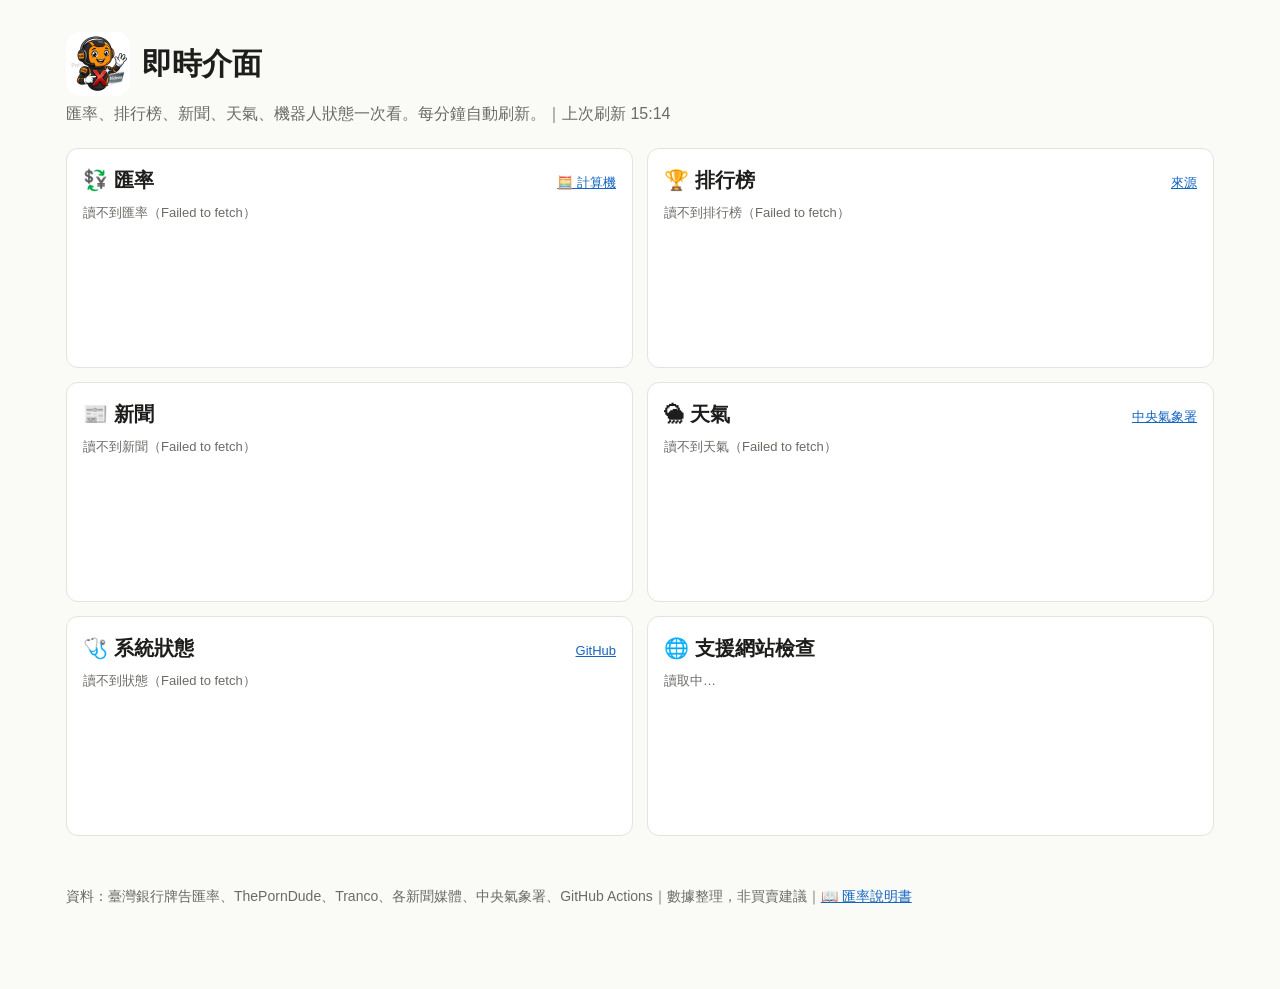
==== docs/dash/index.html @ e72b52ad "即時介面多了「🌦 天氣」：6 個常去地點現在的天氣、降雨機率、今天最可能下雨的時段；網站檢查另外拆成一格，系統狀態也會顯示天氣機器人有沒有在跑 Co-Authored-By: Claude Opus " ====
<!doctype html>
<html lang="zh-Hant">
<head>
<meta charset="utf-8">
<meta name="viewport" content="width=device-width, initial-scale=1">
<title>即時介面</title>
<link rel="icon" href="favicon.png">
<style>
  :root { --bg:#fafaf7; --fg:#1d1d1b; --muted:#6b6b66; --card:#fff; --line:#e4e3dc; --accent:#c62828; --blue:#1565c0; --tip:#eef5ee; --warn:#fff6e5; }
  @media (prefers-color-scheme: dark) {
    :root { --bg:#151514; --fg:#ecebe6; --muted:#a3a29b; --card:#1f1f1d; --line:#33332f; --accent:#ef5350; --blue:#64b5f6; --tip:#1d2a1f; --warn:#2e2715; }
  }
  * { box-sizing:border-box; }
  body { margin:0; background:var(--bg); color:var(--fg); font:16px/1.75 "Noto Sans TC","PingFang TC","Microsoft JhengHei",sans-serif; }
  main { max-width:760px; margin:0 auto; padding:32px 16px 80px; }
  h1 { font-size:30px; margin:0 0 4px; }
  h2 { font-size:21px; margin:44px 0 10px; padding-top:12px; border-top:1px solid var(--line); }
  h3 { font-size:17px; margin:24px 0 6px; }
  .sub { color:var(--muted); margin:0 0 20px; }
  nav { background:var(--card); border:1px solid var(--line); border-radius:10px; padding:12px 16px; }
  nav a { display:inline-block; margin:2px 12px 2px 0; }
  a { color:var(--blue); }
  .parts { display:grid; grid-template-columns:1fr 1fr; gap:12px; margin:14px 0; }
  @media (max-width:560px) { .parts { grid-template-columns:1fr; } }
  .card { background:var(--card); border:1px solid var(--line); border-radius:10px; padding:14px 16px; }
  .card .t { display:block; font-size:17px; font-weight:700; margin-bottom:4px; }
  ol, ul { padding-left:22px; } li { margin:4px 0; }
  .tip, .warn { border-radius:8px; padding:10px 14px; margin:12px 0; }
  .tip { background:var(--tip); } .warn { background:var(--warn); }
  .k { display:inline-block; padding:0 7px; border-radius:5px; font-size:14px; color:#fff; background:var(--accent); white-space:nowrap; }
  .k.b { background:#1565c0; } .k.g { background:#555; }
  table { width:100%; border-collapse:collapse; font-size:15px; }
  td, th { border-bottom:1px solid var(--line); padding:8px 6px; text-align:left; vertical-align:top; }
  th { color:var(--muted); font-weight:600; }
  details { background:var(--card); border:1px solid var(--line); border-radius:8px; padding:8px 14px; margin:8px 0; }
  summary { cursor:pointer; font-weight:600; }
  footer { margin-top:48px; color:var(--muted); font-size:14px; }
</style>
<style>
  main { max-width: 1180px; }
  .brand { display:flex; align-items:center; gap:12px; }
  .brand img { width:64px; height:64px; border-radius:14px; background:#fff; }
  .grid { display:grid; grid-template-columns:1fr 1fr; gap:14px; margin-top:16px; }
  @media (max-width: 820px) { .grid { grid-template-columns:1fr; } }
  .box { background:var(--card); border:1px solid var(--line); border-radius:12px; padding:14px 16px; min-height:220px; overflow:hidden; }
  .box h2 { margin:0 0 4px; padding:0; border:0; font-size:20px; display:flex; justify-content:space-between; align-items:baseline; gap:8px; }
  .box h2 a { font-size:13px; font-weight:400; }
  .meta { color:var(--muted); font-size:13px; margin-bottom:8px; }
  table { font-size:14px; }
  td, th { padding:5px 4px; }
  .num { text-align:right; font-variant-numeric:tabular-nums; white-space:nowrap; }
  .up { color:#c62828; } .dn { color:#2e7d32; }
  @media (prefers-color-scheme: dark) { .up { color:#ef5350; } .dn { color:#66bb6a; } }
  .dot { display:inline-block; width:10px; height:10px; border-radius:50%; margin-right:6px; vertical-align:middle; }
  .g { background:#43a047; } .y { background:#f9a825; } .r { background:#e53935; } .n { background:#9e9e9e; }
  .news a { display:block; text-decoration:none; color:var(--fg); padding:6px 0; border-bottom:1px solid var(--line); }
  .news a:hover b { text-decoration:underline; }
  .news small { color:var(--muted); }
  .scroll { max-height:420px; overflow-y:auto; }
  .tag { font-size:12px; padding:0 6px; border-radius:4px; white-space:nowrap; }
  .tag.dl { background:#1565c0; color:#fff; } .tag.ad { background:var(--line); }
</style>
</head>
<body><main>
<h1 class="brand"><img src="logo.png" alt="">即時介面</h1>
<p class="sub">匯率、排行榜、新聞、天氣、機器人狀態一次看。每分鐘自動刷新。<span id="clock"></span></p>

<div class="grid">
  <section class="box" id="fx"><h2>💱 匯率 <a href="../fx/calc.html">🧮 計算機</a></h2><div class="meta">讀取中…</div></section>
  <section class="box" id="rank"><h2>🏆 排行榜 <a href="https://theporndude.com/zh/top-porn-tube-sites">來源</a></h2><div class="meta">讀取中…</div></section>
  <section class="box" id="news"><h2>📰 新聞</h2><div class="meta">讀取中…</div></section>
  <section class="box" id="weather"><h2>🌦 天氣 <a href="https://www.cwa.gov.tw/V8/C/W/County/index.html">中央氣象署</a></h2><div class="meta">讀取中…</div></section>
  <section class="box" id="health"><h2>🩺 系統狀態 <a href="https://github.com/dadanny1122/video-helper/actions">GitHub</a></h2><div class="meta">讀取中…</div></section>
  <section class="box" id="sites"><h2>🌐 支援網站檢查</h2><div class="meta">讀取中…</div></section>
</div>
<footer>資料：臺灣銀行牌告匯率、ThePornDude、Tranco、各新聞媒體、中央氣象署、GitHub Actions｜數據整理，非買賣建議｜<a href="../fx/">📖 匯率說明書</a></footer>
</main>
<script>
const RAW = 'https://raw.githubusercontent.com/dadanny1122/video-helper/main/';
const API = 'https://api.github.com/repos/dadanny1122/video-helper/actions/runs?per_page=100';
const $ = id => document.getElementById(id);
const esc = s => String(s ?? '').replace(/[&<>"]/g, c => ({ '&': '&amp;', '<': '&lt;', '>': '&gt;', '"': '&quot;' }[c]));
const get = p => fetch(RAW + p + '?t=' + Date.now()).then(r => { if (!r.ok) throw new Error(r.status); return r.json(); });
const body = (id, html) => { const b = $(id); b.querySelectorAll(':scope > :not(h2)').forEach(e => e.remove()); b.insertAdjacentHTML('beforeend', html); };
const twNow = () => new Date(new Date().toLocaleString('en-US', { timeZone: 'Asia/Taipei' }));
const ago = t => { const m = Math.round((Date.now() - new Date(t)) / 60000); return m < 60 ? `${m} 分鐘前` : m < 1440 ? `${Math.round(m / 60)} 小時前` : `${Math.round(m / 1440)} 天前`; };
const fmt = v => v == null ? '—' : v < 1 ? v.toFixed(4) : v < 10 ? v.toFixed(3) : v.toFixed(2);

async function fx() {
  try {
    const d = await get('docs/fx/rates.json');
    const rows = Object.entries(d.rates).map(([c, r]) => {
      const m = r.spot_buy && r.spot_sell ? (r.spot_buy + r.spot_sell) / 2 : (r.cash_buy + r.cash_sell) / 2;
      const pct = r.prev_mid ? (m / r.prev_mid - 1) * 100 : null;
      const pos = r.pctl30 == null ? '' : r.pctl30 <= 20 ? '🟢' : r.pctl30 >= 80 ? '🔴' : '🟡';
      return `<tr><td>${r.flag} ${r.zh}</td><td class="num">${fmt(m)}</td>
        <td class="num ${pct > 0 ? 'up' : pct < 0 ? 'dn' : ''}">${pct == null ? '—' : (pct > 0 ? '+' : '') + pct.toFixed(2) + '%'}</td>
        <td class="num">${pos} ${r.pctl30 ?? ''}</td><td class="num">${fmt(r.cash_sell)}</td></tr>`;
    }).join('');
    body('fx', `<div class="meta">台銀掛牌：${esc(d.quote_time || '—')}｜更新：${esc(d.updated)}</div>
      <table><tr><th>貨幣</th><th class="num">中間價</th><th class="num">比前一日</th><th class="num">30天位置</th><th class="num">現鈔賣出</th></tr>${rows}</table>
      <div class="meta" style="margin-top:6px">30天位置：0＝最便宜、100＝最貴（🟢 便宜 20%、🔴 貴 20%）</div>`);
  } catch (e) { body('fx', `<div class="meta">讀不到匯率（${esc(e.message)}）</div>`); }
}

async function rank() {
  try {
    const d = await get('.github/rank_state.json');
    const FULL = ['pornhub', 'xvideos', 'xnxx', 'redtube', 'youporn', 'xhamster', 'tube8', 'youjizz', 'spankbang'];
    const tr = d.tranco || {};
    const order = Object.keys(tr).sort((a, b) => tr[a] - tr[b]);
    const rows = (d.rows || []).map(([p, n, u]) => {
      const dl = FULL.includes(n.replace(/\s*\(.*\)$/, '').trim().toLowerCase());
      const f = order.indexOf(n);
      return `<tr><td class="num">${p}</td><td><a href="${esc(u)}">${esc(n)}</a></td>
        <td><span class="tag ${dl ? 'dl' : 'ad'}">${dl ? '⬇ 可下載' : '只擋廣告'}</span></td>
        <td class="num">${f >= 0 ? '流量第 ' + (f + 1) : '—'}</td></tr>`;
    }).join('');
    body('rank', `<div class="meta">每天 20:00 更新｜最後：${esc(d.updated || '—')}｜流量＝Tranco 全球排名重排</div>
      <div class="scroll"><table><tr><th class="num">#</th><th>網站</th><th>功能</th><th class="num">流量</th></tr>${rows}</table></div>`);
  } catch (e) { body('rank', `<div class="meta">讀不到排行榜（${esc(e.message)}）</div>`); }
}

async function news() {
  try {
    const d = await get('.github/news_seen.json');
    const list = d.recent || [];
    body('news', list.length ? `<div class="meta">最近貼出的 ${list.length} 則（只收認識的新聞媒體）</div><div class="news scroll">` +
      list.map(n => `<a href="${esc(n.link)}" target="_blank" rel="noopener"><b>${esc(n.title)}</b>
        ${n.zh ? `<br><small>🈯 ${esc(n.zh)}</small>` : ''}
        <br><small>🏷 ${esc(n.topic)}｜📰 ${esc(n.source)}${n.when ? '｜' + ago(n.when) : ''}</small></a>`).join('') + '</div>'
      : '<div class="meta">還沒有記錄到新聞（下一則新聞貼出後就會出現）</div>');
  } catch (e) { body('news', `<div class="meta">讀不到新聞（${esc(e.message)}）</div>`); }
}

async function weather() {
  try {
    const d = (await get('.github/weather_state.json')).dash;
    if (!d) throw new Error('還沒有資料');
    const icon = w => /雷/.test(w) ? '⛈' : /雨/.test(w) ? '🌧' : /陰/.test(w) ? '☁' : /多雲/.test(w) ? (/晴/.test(w) ? '⛅' : '🌥') : /晴/.test(w) ? '☀' : '🌤';
    const rows = Object.entries(d.spots).map(([n, v]) => {
      const now = v.now || {}, pk = v.peak || {};
      const hot = p => p >= 70 ? ' ☔' : '';
      return `<tr><td>${esc(n)}</td><td>${icon(now.wx || '')} ${esc(now.wx || '—')}</td>
        <td class="num">${now.pop ?? '—'}%${hot(now.pop)}</td>
        <td class="num">${pk.range ? pk.range + ' 點 ' + pk.pop + '%' + hot(pk.pop) : '—'}</td>
        <td class="num">${v.temp ? v.temp[0] + '–' + v.temp[1] + '°' : '—'}</td></tr>`;
    }).join('');
    const wet = Object.entries(d.spots).filter(([, v]) => (v.peak || {}).pop >= 70).map(([n]) => n);
    body('weather', `<div class="meta">更新：${esc(d.updated)}（每小時）｜降雨機率是 3 小時一段</div>
      <div class="meta" style="color:var(--fg)">${wet.length ? '☔ 今天要帶傘：' + wet.map(esc).join('、') : '☀ 今天剩下的時段降雨機率都低於 70%'}</div>
      <table><tr><th>地點</th><th>現在天氣</th><th class="num">現在降雨</th><th class="num">今天最可能下雨</th><th class="num">氣溫</th></tr>${rows}</table>`);
  } catch (e) { body('weather', `<div class="meta">讀不到天氣（${esc(e.message)}）</div>`); }
}

// 每個機器人「多久沒跑就算有問題」（分鐘）；只在該跑的時段檢查
const BOTS = [
  { name: 'Exchange rates to Discord', zh: '💱 匯率', limit: () => { const t = twNow(), d = t.getDay(), h = t.getHours() + t.getMinutes() / 60;
      return d >= 1 && d <= 5 && h >= 9.3 && h <= 18 ? 25 : null; } },
  { name: 'Ranking to Discord', zh: '🏆 排行榜', limit: () => 26 * 60 },
  { name: 'News to Discord', zh: '📰 新聞', limit: () => 4 * 60 },
  { name: 'Site change alarm', zh: '🔔 網站檢查', limit: () => 30 * 60 },
  { name: 'Weather to Discord', zh: '🌦 天氣', limit: () => 90 },
];
let lastApi = 0, runsCache = null;
async function health() {
  try {
    if (!runsCache || Date.now() - lastApi > 5 * 60000) {          // GitHub 免登入每小時只能問 60 次 → 5 分鐘問一次
      const r = await fetch(API); if (!r.ok) throw new Error('GitHub ' + r.status);
      runsCache = (await r.json()).workflow_runs; lastApi = Date.now();
    }
    const rows = BOTS.map(b => {
      const run = runsCache.find(x => x.name === b.name && x.status === 'completed');
      const busy = runsCache.find(x => x.name === b.name && x.status !== 'completed');
      if (!run) return `<tr><td>${b.zh}</td><td><span class="dot n"></span>沒有紀錄</td><td></td></tr>`;
      const mins = (Date.now() - new Date(run.updated_at)) / 60000, lim = b.limit();
      const bad = run.conclusion === 'failure', late = lim != null && mins > lim;
      const dot = bad ? 'r' : late ? 'y' : 'g';
      const msg = bad ? '上次失敗' : late ? '太久沒跑' : '正常';
      return `<tr><td>${b.zh}</td><td><span class="dot ${dot}"></span>${msg}${busy ? '（執行中）' : ''}</td>
        <td class="num"><a href="${run.html_url}">${ago(run.updated_at)}</a></td></tr>`;
    }).join('');
    let sites = '';
    try {
      const s = await get('.github/site_status.json');
      sites = Object.entries(s).map(([n, v]) => {
        const dot = v.status === 'ok' ? 'g' : v.status === 'broken' ? 'r' : 'n';
        const msg = v.status === 'ok' ? '正常' : v.status === 'broken' ? '可能改版' : '檢查主機看不到（不算改版）';
        return `<tr><td>${esc(n)}</td><td colspan="2"><span class="dot ${dot}"></span>${msg}</td></tr>`;
      }).join('');
    } catch (e) {}
    body('health', `<table><tr><th>機器人</th><th>狀態</th><th class="num">上次跑完</th></tr>${rows}</table>
      <div class="meta" style="margin-top:8px">🟢 正常｜🟡 太久沒跑｜🔴 上次失敗</div>`);
    body('sites', `<div class="meta">Video Helper 能下載的網站，網頁寫法有沒有改版（每天檢查一次）</div><table>${sites}</table>`);
  } catch (e) { body('health', `<div class="meta">讀不到狀態（${esc(e.message)}）</div>`); }
}

function all() { fx(); rank(); news(); weather(); health();
  $('clock').textContent = '｜上次刷新 ' + twNow().toTimeString().slice(0, 5); }
all(); setInterval(all, 60000);
</script>
</body></html>
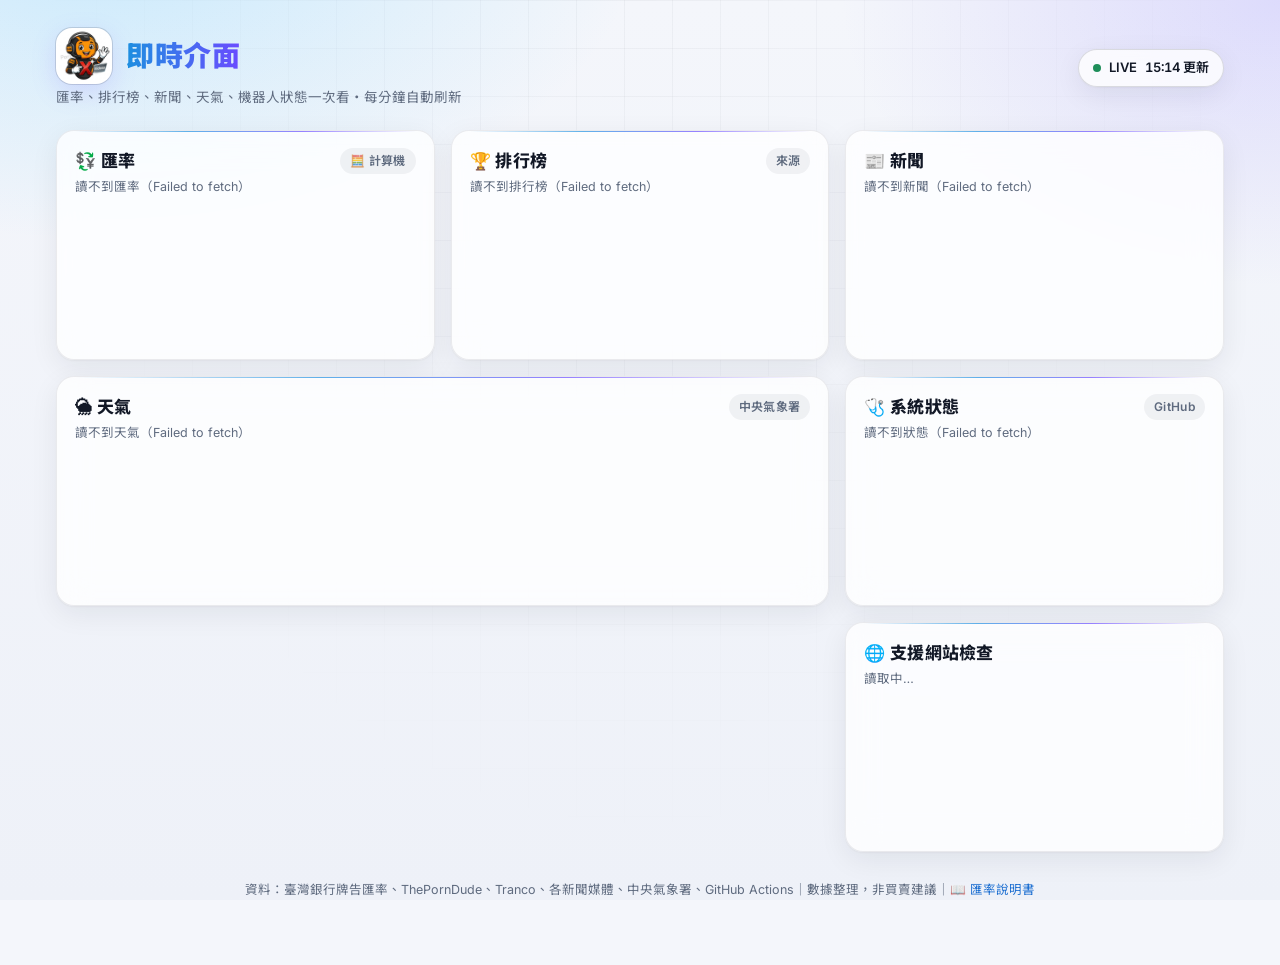
==== commit 0e8bec32: "全新外觀：電腦版 v1.25.0、腳本 v3.21.0、即時介面 三個介面換成同一套設計：青藍到紫的品牌漸層、深色毛玻璃、圓角卡片。 ・電腦版：Windows 11 風格（Sun Valley），可選" ====
--- a/docs/dash/index.html
+++ b/docs/dash/index.html
@@ -5,65 +5,117 @@
 <meta name="viewport" content="width=device-width, initial-scale=1">
 <title>即時介面</title>
 <link rel="icon" href="favicon.png">
+<link rel="preconnect" href="https://fonts.googleapis.com">
+<link rel="preconnect" href="https://fonts.gstatic.com" crossorigin>
+<link href="https://fonts.googleapis.com/css2?family=Inter:wght@400;500;600;700;800&family=Noto+Sans+TC:wght@400;500;700;900&display=swap" rel="stylesheet">
 <style>
-  :root { --bg:#fafaf7; --fg:#1d1d1b; --muted:#6b6b66; --card:#fff; --line:#e4e3dc; --accent:#c62828; --blue:#1565c0; --tip:#eef5ee; --warn:#fff6e5; }
+  /* Video Helper 設計語言：青藍 #57C8FF → 紫 #8B7CFF（電腦版、腳本面板共用） */
+  :root {
+    --bg:#f4f6fb; --bg2:#eef1f8; --fg:#121826; --muted:#5f6b7f; --card:rgba(255,255,255,.78); --card-solid:#fff;
+    --line:rgba(18,24,38,.08); --line2:rgba(18,24,38,.14); --shadow:0 1px 2px rgba(18,24,38,.04),0 8px 28px rgba(18,24,38,.07);
+    --a1:#1d8fe0; --a2:#6a4cff; --blue:#1d6fd1; --up:#d93636; --dn:#1e8e5a; --ok:#1e8e5a; --warn:#b26a00; --bad:#d93636;
+    --glow1:rgba(87,200,255,.28); --glow2:rgba(139,124,255,.22); --tip:rgba(30,142,90,.08); --chip:rgba(18,24,38,.05);
+  }
   @media (prefers-color-scheme: dark) {
-    :root { --bg:#151514; --fg:#ecebe6; --muted:#a3a29b; --card:#1f1f1d; --line:#33332f; --accent:#ef5350; --blue:#64b5f6; --tip:#1d2a1f; --warn:#2e2715; }
+    :root {
+      --bg:#0a0d14; --bg2:#0d111b; --fg:#e8ecf4; --muted:#8e98ab; --card:rgba(22,27,38,.72); --card-solid:#151a25;
+      --line:rgba(255,255,255,.07); --line2:rgba(255,255,255,.12); --shadow:0 1px 0 rgba(255,255,255,.04) inset,0 12px 40px rgba(0,0,0,.45);
+      --a1:#57c8ff; --a2:#8b7cff; --blue:#7cc4ff; --up:#ff6b6b; --dn:#3ddc97; --ok:#3ddc97; --warn:#ffb547; --bad:#ff6b6b;
+      --glow1:rgba(87,200,255,.16); --glow2:rgba(139,124,255,.16); --tip:rgba(61,220,151,.08); --chip:rgba(255,255,255,.06);
+    }
   }
   * { box-sizing:border-box; }
-  body { margin:0; background:var(--bg); color:var(--fg); font:16px/1.75 "Noto Sans TC","PingFang TC","Microsoft JhengHei",sans-serif; }
-  main { max-width:760px; margin:0 auto; padding:32px 16px 80px; }
-  h1 { font-size:30px; margin:0 0 4px; }
-  h2 { font-size:21px; margin:44px 0 10px; padding-top:12px; border-top:1px solid var(--line); }
-  h3 { font-size:17px; margin:24px 0 6px; }
-  .sub { color:var(--muted); margin:0 0 20px; }
-  nav { background:var(--card); border:1px solid var(--line); border-radius:10px; padding:12px 16px; }
-  nav a { display:inline-block; margin:2px 12px 2px 0; }
-  a { color:var(--blue); }
-  .parts { display:grid; grid-template-columns:1fr 1fr; gap:12px; margin:14px 0; }
-  @media (max-width:560px) { .parts { grid-template-columns:1fr; } }
-  .card { background:var(--card); border:1px solid var(--line); border-radius:10px; padding:14px 16px; }
-  .card .t { display:block; font-size:17px; font-weight:700; margin-bottom:4px; }
-  ol, ul { padding-left:22px; } li { margin:4px 0; }
-  .tip, .warn { border-radius:8px; padding:10px 14px; margin:12px 0; }
-  .tip { background:var(--tip); } .warn { background:var(--warn); }
-  .k { display:inline-block; padding:0 7px; border-radius:5px; font-size:14px; color:#fff; background:var(--accent); white-space:nowrap; }
-  .k.b { background:#1565c0; } .k.g { background:#555; }
-  table { width:100%; border-collapse:collapse; font-size:15px; }
-  td, th { border-bottom:1px solid var(--line); padding:8px 6px; text-align:left; vertical-align:top; }
-  th { color:var(--muted); font-weight:600; }
-  details { background:var(--card); border:1px solid var(--line); border-radius:8px; padding:8px 14px; margin:8px 0; }
+  html { background:var(--bg); }
+  body {
+    margin:0; min-height:100vh; color:var(--fg); -webkit-font-smoothing:antialiased;
+    font:15px/1.65 "Inter","Noto Sans TC","PingFang TC","Microsoft JhengHei",sans-serif;
+    background:
+      radial-gradient(900px 520px at 8% -8%, var(--glow1), transparent 60%),
+      radial-gradient(800px 520px at 100% 0%, var(--glow2), transparent 55%),
+      linear-gradient(180deg, var(--bg) 0%, var(--bg2) 100%);
+    background-attachment:fixed;
+  }
+  body::before {      /* 很淡的格線，增加質感 */
+    content:""; position:fixed; inset:0; pointer-events:none; opacity:.5;
+    background-image:linear-gradient(var(--line) 1px, transparent 1px), linear-gradient(90deg, var(--line) 1px, transparent 1px);
+    background-size:48px 48px; mask-image:radial-gradient(ellipse at 50% 0%, #000 0%, transparent 70%);
+  }
+  main { position:relative; max-width:1200px; margin:0 auto; padding:28px 16px 64px; }
+  a { color:var(--blue); text-decoration:none; } a:hover { text-decoration:underline; }
+
+  /* 頂部 */
+  .top { display:flex; align-items:center; justify-content:space-between; gap:16px; flex-wrap:wrap; margin-bottom:22px; }
+  .brand { display:flex; align-items:center; gap:14px; margin:0; font-size:28px; font-weight:900; letter-spacing:.5px; }
+  .brand img { width:56px; height:56px; border-radius:16px; background:#fff; box-shadow:0 0 0 1px var(--line2), 0 8px 24px var(--glow2); }
+  .brand span { background:linear-gradient(90deg, var(--a1), var(--a2)); -webkit-background-clip:text; background-clip:text; color:transparent; }
+  .sub { color:var(--muted); margin:2px 0 0; font-size:13.5px; }
+  .live { display:inline-flex; align-items:center; gap:8px; padding:7px 14px; border-radius:999px; font-size:13px; font-weight:600;
+          background:var(--card); border:1px solid var(--line2); box-shadow:var(--shadow); backdrop-filter:blur(12px); font-variant-numeric:tabular-nums; }
+  .live i { width:8px; height:8px; border-radius:50%; background:var(--ok); box-shadow:0 0 0 0 var(--ok); animation:pulse 2s infinite; }
+  @keyframes pulse { 0% { box-shadow:0 0 0 0 rgba(61,220,151,.6); } 70% { box-shadow:0 0 0 9px rgba(61,220,151,0); } 100% { box-shadow:0 0 0 0 rgba(61,220,151,0); } }
+
+  /* 卡片 */
+  .grid { display:grid; grid-template-columns:repeat(2, minmax(0,1fr)); gap:16px; }
+  @media (min-width:1100px) {    /* 寬螢幕：三欄；天氣表比較寬，佔兩欄，右邊疊系統狀態＋網站檢查 */
+    .grid { grid-template-columns:repeat(3, minmax(0,1fr)); align-items:start;
+            grid-template-areas:"fx rank news" "weather weather health" "weather weather sites"; }
+    #fx { grid-area:fx } #rank { grid-area:rank } #news { grid-area:news }
+    #weather { grid-area:weather } #health { grid-area:health } #sites { grid-area:sites }
+    #fx, #rank, #news { align-self:stretch; }
+  }
+  @media (max-width:820px) { .grid { grid-template-columns:1fr; } }
+  .box {
+    position:relative; background:var(--card); border:1px solid var(--line); border-radius:18px; padding:16px 18px 14px;
+    min-height:230px; overflow:hidden; box-shadow:var(--shadow); backdrop-filter:blur(16px) saturate(140%);
+    transition:transform .25s ease, border-color .25s ease, box-shadow .25s ease; animation:rise .5s ease both;
+  }
+  .box::before {      /* 卡片上緣一條品牌色光 */
+    content:""; position:absolute; left:18px; right:18px; top:0; height:1px;
+    background:linear-gradient(90deg, transparent, var(--a1), var(--a2), transparent); opacity:.7;
+  }
+  .box:hover { transform:translateY(-2px); border-color:var(--line2); }
+  .grid .box:nth-child(2) { animation-delay:.05s } .grid .box:nth-child(3) { animation-delay:.1s }
+  .grid .box:nth-child(4) { animation-delay:.15s } .grid .box:nth-child(5) { animation-delay:.2s } .grid .box:nth-child(6) { animation-delay:.25s }
+  @keyframes rise { from { opacity:0; transform:translateY(8px); } to { opacity:1; transform:none; } }
+  @media (prefers-reduced-motion: reduce) { .box, .live i { animation:none; } }
+  .box h2 { margin:0 0 2px; padding:0; border:0; font-size:17px; font-weight:800; letter-spacing:.3px;
+            display:flex; justify-content:space-between; align-items:center; gap:8px; }
+  .box h2 a { font-size:12px; font-weight:600; padding:3px 10px; border-radius:999px; background:var(--chip); color:var(--muted); }
+  .box h2 a:hover { color:var(--fg); text-decoration:none; }
+  .meta { color:var(--muted); font-size:12.5px; margin-bottom:8px; }
+
+  /* 表格 */
+  table { width:100%; border-collapse:collapse; font-size:13.5px; }
+  td, th { border-bottom:1px solid var(--line); padding:6px 6px; text-align:left; vertical-align:middle; }
+  th { color:var(--muted); font-weight:600; font-size:11.5px; text-transform:uppercase; letter-spacing:.6px; }
+  tr:last-child td { border-bottom:0; }
+  tbody tr:hover td, table tr:hover td { background:var(--chip); }
+  .num { text-align:right; font-variant-numeric:tabular-nums; white-space:nowrap; font-feature-settings:"tnum"; }
+  .up { color:var(--up); font-weight:600; } .dn { color:var(--dn); font-weight:600; }
+  .dot { display:inline-block; width:9px; height:9px; border-radius:50%; margin-right:7px; vertical-align:middle; }
+  .g { background:var(--ok); box-shadow:0 0 8px var(--ok); } .y { background:var(--warn); box-shadow:0 0 8px var(--warn); }
+  .r { background:var(--bad); box-shadow:0 0 8px var(--bad); } .n { background:#8e98ab; }
+  .news a { display:block; text-decoration:none; color:var(--fg); padding:8px 6px; border-bottom:1px solid var(--line); border-radius:8px; }
+  .news a:hover { background:var(--chip); } .news a:hover b { text-decoration:none; color:var(--blue); }
+  .news small { color:var(--muted); }
+  .scroll { max-height:420px; overflow-y:auto; scrollbar-width:thin; scrollbar-color:var(--line2) transparent; }
+  .tag { font-size:11.5px; font-weight:600; padding:2px 8px; border-radius:999px; white-space:nowrap; }
+  .tag.dl { background:linear-gradient(90deg, var(--a1), var(--a2)); color:#fff; } .tag.ad { background:var(--chip); color:var(--muted); }
+  .tip, .warn { border-radius:10px; padding:10px 14px; margin:12px 0; } .tip { background:var(--tip); }
+  details { background:var(--chip); border:1px solid var(--line); border-radius:10px; padding:8px 14px; margin:8px 0; }
   summary { cursor:pointer; font-weight:600; }
-  footer { margin-top:48px; color:var(--muted); font-size:14px; }
-</style>
-<style>
-  main { max-width: 1180px; }
-  .brand { display:flex; align-items:center; gap:12px; }
-  .brand img { width:64px; height:64px; border-radius:14px; background:#fff; }
-  .grid { display:grid; grid-template-columns:1fr 1fr; gap:14px; margin-top:16px; }
-  @media (max-width: 820px) { .grid { grid-template-columns:1fr; } }
-  .box { background:var(--card); border:1px solid var(--line); border-radius:12px; padding:14px 16px; min-height:220px; overflow:hidden; }
-  .box h2 { margin:0 0 4px; padding:0; border:0; font-size:20px; display:flex; justify-content:space-between; align-items:baseline; gap:8px; }
-  .box h2 a { font-size:13px; font-weight:400; }
-  .meta { color:var(--muted); font-size:13px; margin-bottom:8px; }
-  table { font-size:14px; }
-  td, th { padding:5px 4px; }
-  .num { text-align:right; font-variant-numeric:tabular-nums; white-space:nowrap; }
-  .up { color:#c62828; } .dn { color:#2e7d32; }
-  @media (prefers-color-scheme: dark) { .up { color:#ef5350; } .dn { color:#66bb6a; } }
-  .dot { display:inline-block; width:10px; height:10px; border-radius:50%; margin-right:6px; vertical-align:middle; }
-  .g { background:#43a047; } .y { background:#f9a825; } .r { background:#e53935; } .n { background:#9e9e9e; }
-  .news a { display:block; text-decoration:none; color:var(--fg); padding:6px 0; border-bottom:1px solid var(--line); }
-  .news a:hover b { text-decoration:underline; }
-  .news small { color:var(--muted); }
-  .scroll { max-height:420px; overflow-y:auto; }
-  .tag { font-size:12px; padding:0 6px; border-radius:4px; white-space:nowrap; }
-  .tag.dl { background:#1565c0; color:#fff; } .tag.ad { background:var(--line); }
+  #wq select, #wq input { font:inherit; padding:6px 10px; border-radius:10px; border:1px solid var(--line2); background:var(--card-solid); color:var(--fg); }
+  footer { margin-top:28px; color:var(--muted); font-size:12.5px; text-align:center; }
 </style>
 </head>
 <body><main>
-<h1 class="brand"><img src="logo.png" alt="">即時介面</h1>
-<p class="sub">匯率、排行榜、新聞、天氣、機器人狀態一次看。每分鐘自動刷新。<span id="clock"></span></p>
+<header class="top">
+  <div>
+    <h1 class="brand"><img src="logo.png" alt=""><span>即時介面</span></h1>
+    <p class="sub">匯率、排行榜、新聞、天氣、機器人狀態一次看・每分鐘自動刷新</p>
+  </div>
+  <div class="live"><i></i>LIVE <span id="clock"></span></div>
+</header>
 
 <div class="grid">
   <section class="box" id="fx"><h2>💱 匯率 <a href="../fx/calc.html">🧮 計算機</a></h2><div class="meta">讀取中…</div></section>
@@ -99,7 +151,14 @@
     }).join('');
     body('fx', `<div class="meta">台銀掛牌：${esc(d.quote_time || '—')}｜更新：${esc(d.updated)}</div>
       <table><tr><th>貨幣</th><th class="num">中間價</th><th class="num">比前一日</th><th class="num">30天位置</th><th class="num">現鈔賣出</th></tr>${rows}</table>
-      <div class="meta" style="margin-top:6px">30天位置：0＝最便宜、100＝最貴（🟢 便宜 20%、🔴 貴 20%）</div>`);
+      <div class="meta" style="margin-top:6px">30天位置：0＝最便宜、100＝最貴（🟢 便宜 20%、🔴 貴 20%）</div>
+      <div class="meta" id="arena" style="margin-top:4px"></div>`);
+    get('docs/fx/arena.json').then(a => {
+      const dir = Object.entries(a.dir).filter(([, x]) => x.n).map(([m, x]) => [m, x.k / x.n * 100]).sort((p, q) => q[1] - p[1]);
+      const rng = Object.entries(a.rng).filter(([, x]) => x.n).map(([m, x]) => [m, x.in / x.n * 100]).sort((p, q) => Math.abs(p[1] - 68) - Math.abs(q[1] - 68));
+      const el = document.getElementById('arena');
+      if (el && dir.length) el.innerHTML = `🏟 <a href="../fx/#arena">預報擂台</a>（${esc(a.updated)}）：方向第一 ${esc(dir[0][0])} ${dir[0][1].toFixed(1)}%（丟硬幣 50%）｜範圍最準 ${esc(rng[0][0])} ${rng[0][1].toFixed(1)}%（目標 68%）`;
+    }).catch(() => {});
   } catch (e) { body('fx', `<div class="meta">讀不到匯率（${esc(e.message)}）</div>`); }
 }
 
@@ -147,9 +206,41 @@
         <td class="num">${v.temp ? v.temp[0] + '–' + v.temp[1] + '°' : '—'}</td></tr>`;
     }).join('');
     const wet = Object.entries(d.spots).filter(([, v]) => (v.peak || {}).pop >= 70).map(([n]) => n);
+    const hz = Object.entries(d.warnings || {}).flatMap(([c, hs]) => hs.map(h => `${c} ${h.phen}${h.sig}`));
+    const keep = document.getElementById('wq');                     // 每分鐘刷新時，保留使用者選好的查詢條件
+    const prev = keep ? { s: keep.querySelector('#wqS').value, d: keep.querySelector('#wqD').value, h: keep.querySelector('#wqH').value } : null;
+    const days = [...new Set(Object.values(d.blocks || {}).flat().map(b => b[0].slice(0, 10)))].sort();
+    const dayName = x => { const t = twNow(); const k = i => { const z = new Date(t); z.setDate(z.getDate() + i); return z.toLocaleDateString('sv-SE'); };
+      return x === k(0) ? '今天' : x === k(1) ? '明天' : x === k(2) ? '後天' : x.slice(5); };
     body('weather', `<div class="meta">更新：${esc(d.updated)}（每小時）｜降雨機率是 3 小時一段</div>
+      ${hz.length ? `<div class="meta" style="color:#e53935;font-weight:600">⛈ 特報：${hz.map(esc).join('、')}</div>` : ''}
+      ${d.aqi ? `<div class="meta">🌫 空氣品質（AQI）：${Object.entries(d.aqi).map(([n, v]) => `${esc(n.split('（')[0])} ${v.icon}${v.aqi}`).join('　')}</div>` : ''}
+      ${d.quake ? `<div class="meta">🌏 最近地震：<a href="${esc(d.quake.url || '#')}" target="_blank" rel="noopener">${esc(d.quake.text || d.quake.title)}</a></div>` : ''}
       <div class="meta" style="color:var(--fg)">${wet.length ? '☔ 今天要帶傘：' + wet.map(esc).join('、') : '☀ 今天剩下的時段降雨機率都低於 70%'}</div>
-      <table><tr><th>地點</th><th>現在天氣</th><th class="num">現在降雨</th><th class="num">今天最可能下雨</th><th class="num">氣溫</th></tr>${rows}</table>`);
+      <table><tr><th>地點</th><th>現在天氣</th><th class="num">現在降雨</th><th class="num">今天最可能下雨</th><th class="num">氣溫</th></tr>${rows}</table>
+      <div id="wq" style="margin-top:12px;padding:10px;border:1px dashed var(--line);border-radius:8px">
+        <b>🔎 查某個時間會不會下雨</b>
+        <div style="display:flex;gap:6px;flex-wrap:wrap;margin-top:6px">
+          <select id="wqS">${Object.keys(d.blocks || {}).map(n => `<option>${esc(n)}</option>`).join('')}</select>
+          <select id="wqD">${days.map(x => `<option value="${x}">${dayName(x)}（${x.slice(5)}）</option>`).join('')}</select>
+          <select id="wqH">${Array.from({ length: 24 }, (_, i) => `<option value="${i}">${String(i).padStart(2, '0')}:00</option>`).join('')}</select>
+        </div>
+        <div id="wqR" style="margin-top:8px"></div>
+      </div>`);
+    const q = () => {
+      const n = $('wqS').value, day = $('wqD').value, h = +$('wqH').value;
+      const t = new Date(`${day}T${String(h).padStart(2, '0')}:00:00+08:00`);
+      const b = (d.blocks[n] || []).find(x => new Date(x[0]) <= t && t < new Date(x[1]));
+      const tp = (d.temps[n] || []).reduce((a, x) => Math.abs(new Date(x[0]) - t) < Math.abs(new Date(a[0]) - t) ? x : a, (d.temps[n] || [[0, null]])[0]);
+      if (!b || b[2] == null) { $('wqR').innerHTML = '<span class="meta">這個時間超出預報範圍（只有未來約 2 天）</span>'; return; }
+      $('wqR').innerHTML = `${icon(b[3])} <b>${esc(n)}　${dayName(day)} ${String(h).padStart(2, '0')}:00</b>　${esc(b[3])}<br>
+        💧 降雨機率 <b style="font-size:20px">${b[2]}%</b>${b[2] >= 70 ? ' ☔ 記得帶傘' : ''}　🌡 約 ${tp[1] ?? '—'}°C
+        <div class="meta">（${new Date(b[0]).getHours().toString().padStart(2, '0')}–${new Date(b[1]).getHours().toString().padStart(2, '0')} 點這一段的預報）</div>`;
+    };
+    ['wqS', 'wqD', 'wqH'].forEach(id => $(id).onchange = q);
+    if (prev) { $('wqS').value = prev.s; if (days.includes(prev.d)) $('wqD').value = prev.d; $('wqH').value = prev.h; }
+    else { const t = twNow(); $('wqH').value = Math.min(23, t.getHours() + 1); }
+    q();
   } catch (e) { body('weather', `<div class="meta">讀不到天氣（${esc(e.message)}）</div>`); }
 }
 
@@ -196,7 +287,7 @@
 }
 
 function all() { fx(); rank(); news(); weather(); health();
-  $('clock').textContent = '｜上次刷新 ' + twNow().toTimeString().slice(0, 5); }
+  $('clock').textContent = twNow().toTimeString().slice(0, 5) + ' 更新'; }
 all(); setInterval(all, 60000);
 </script>
 </body></html>
